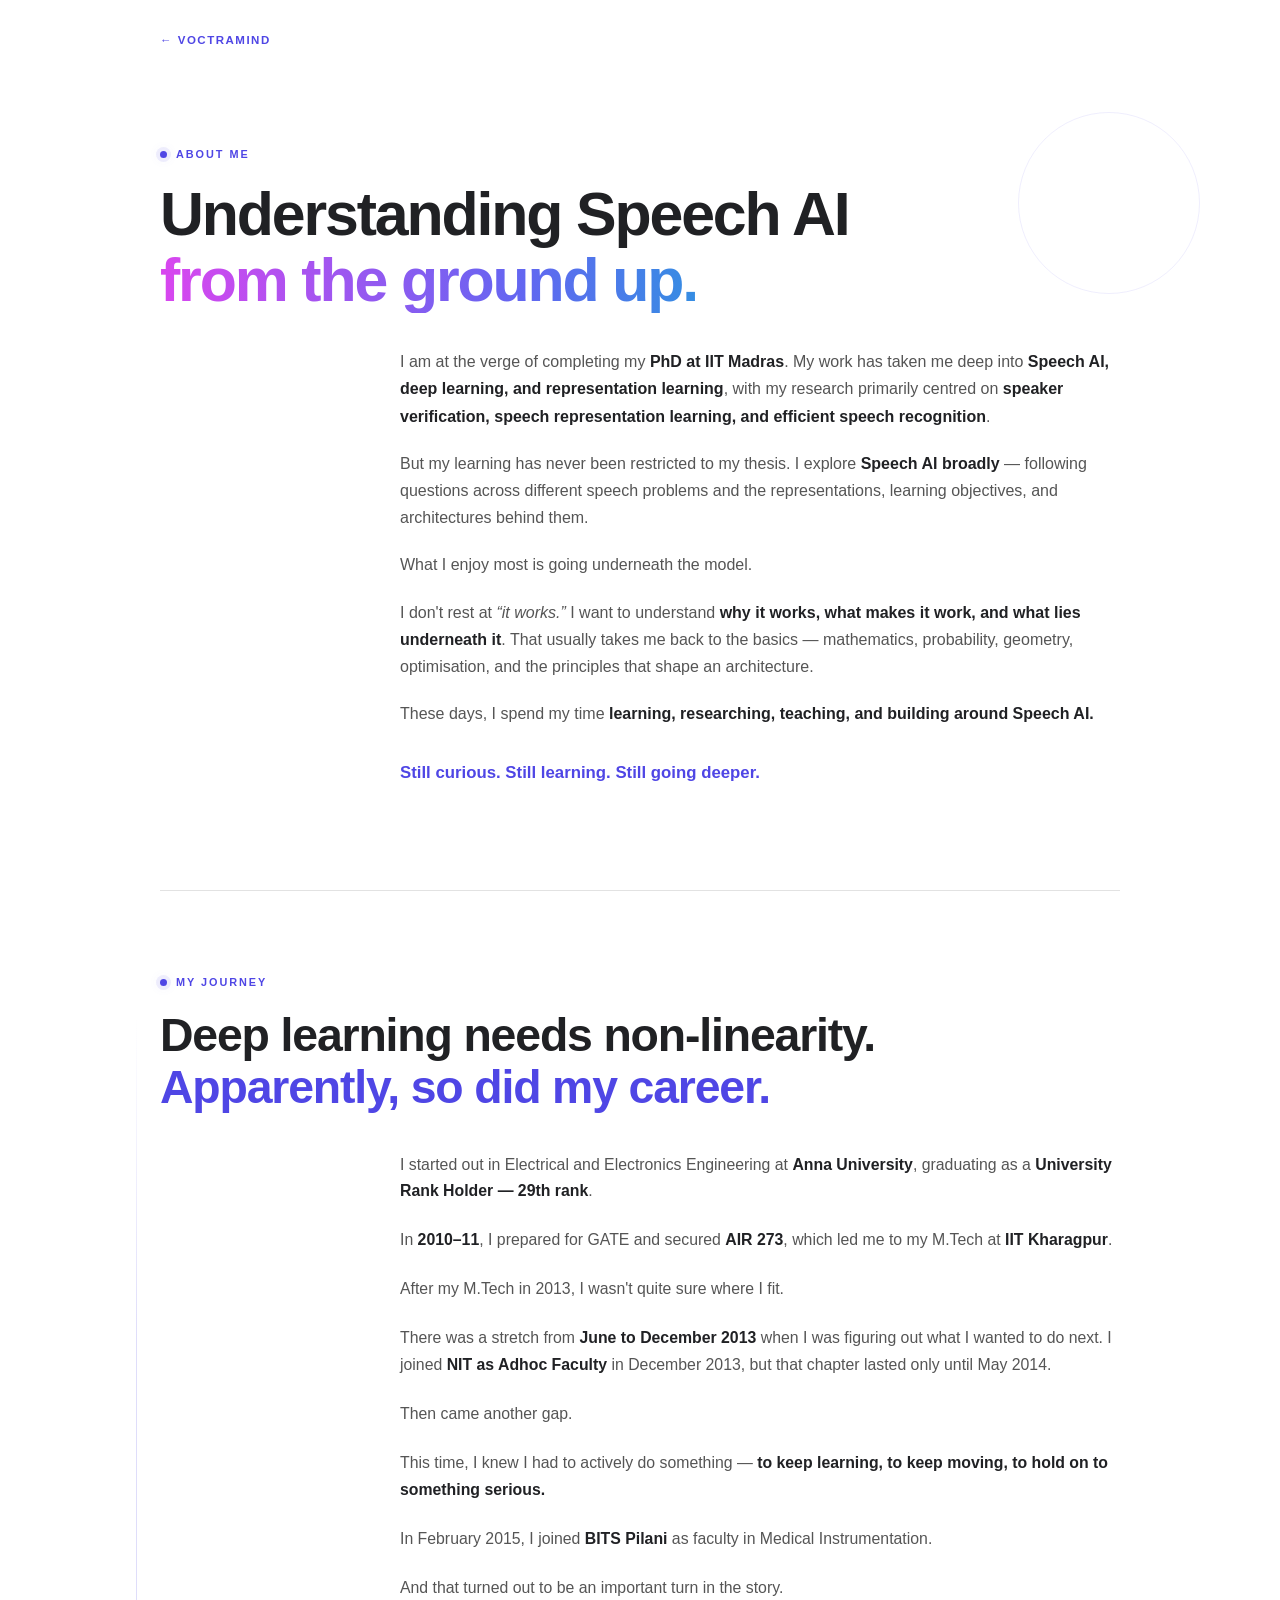
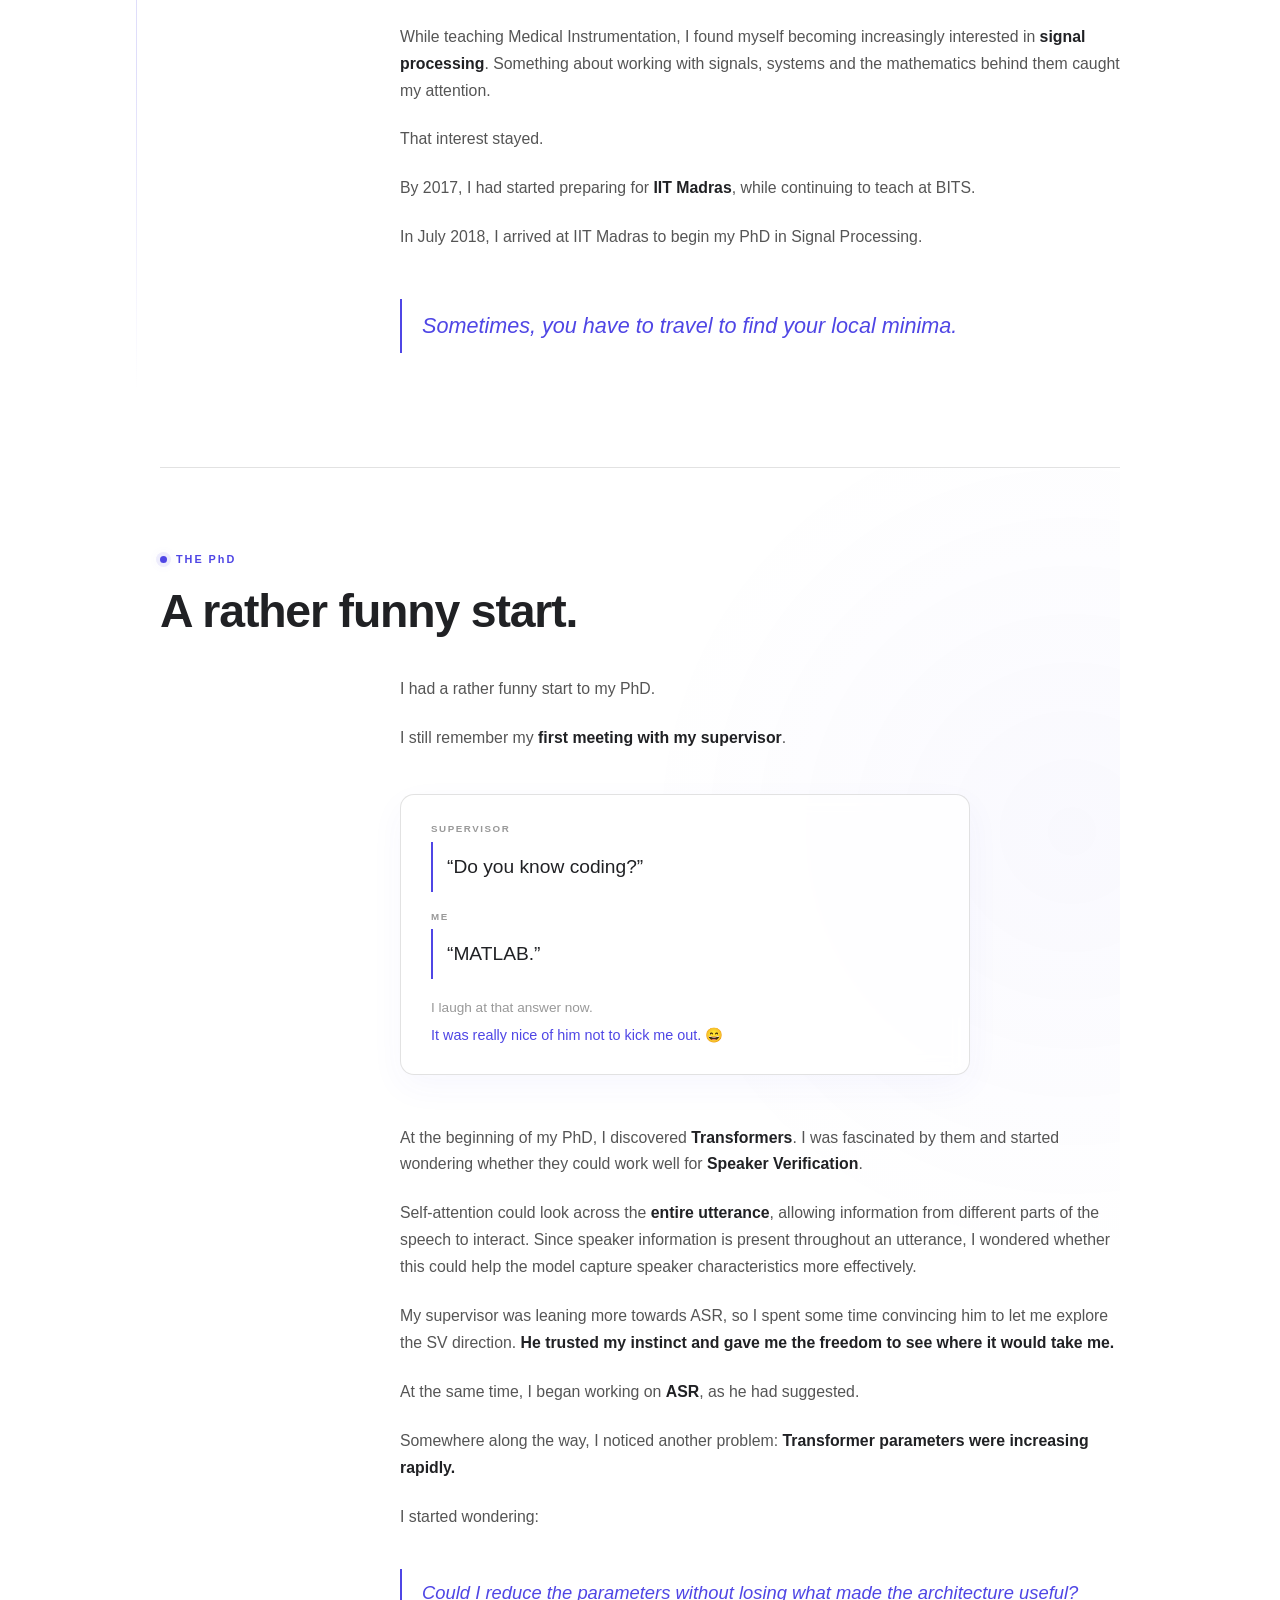
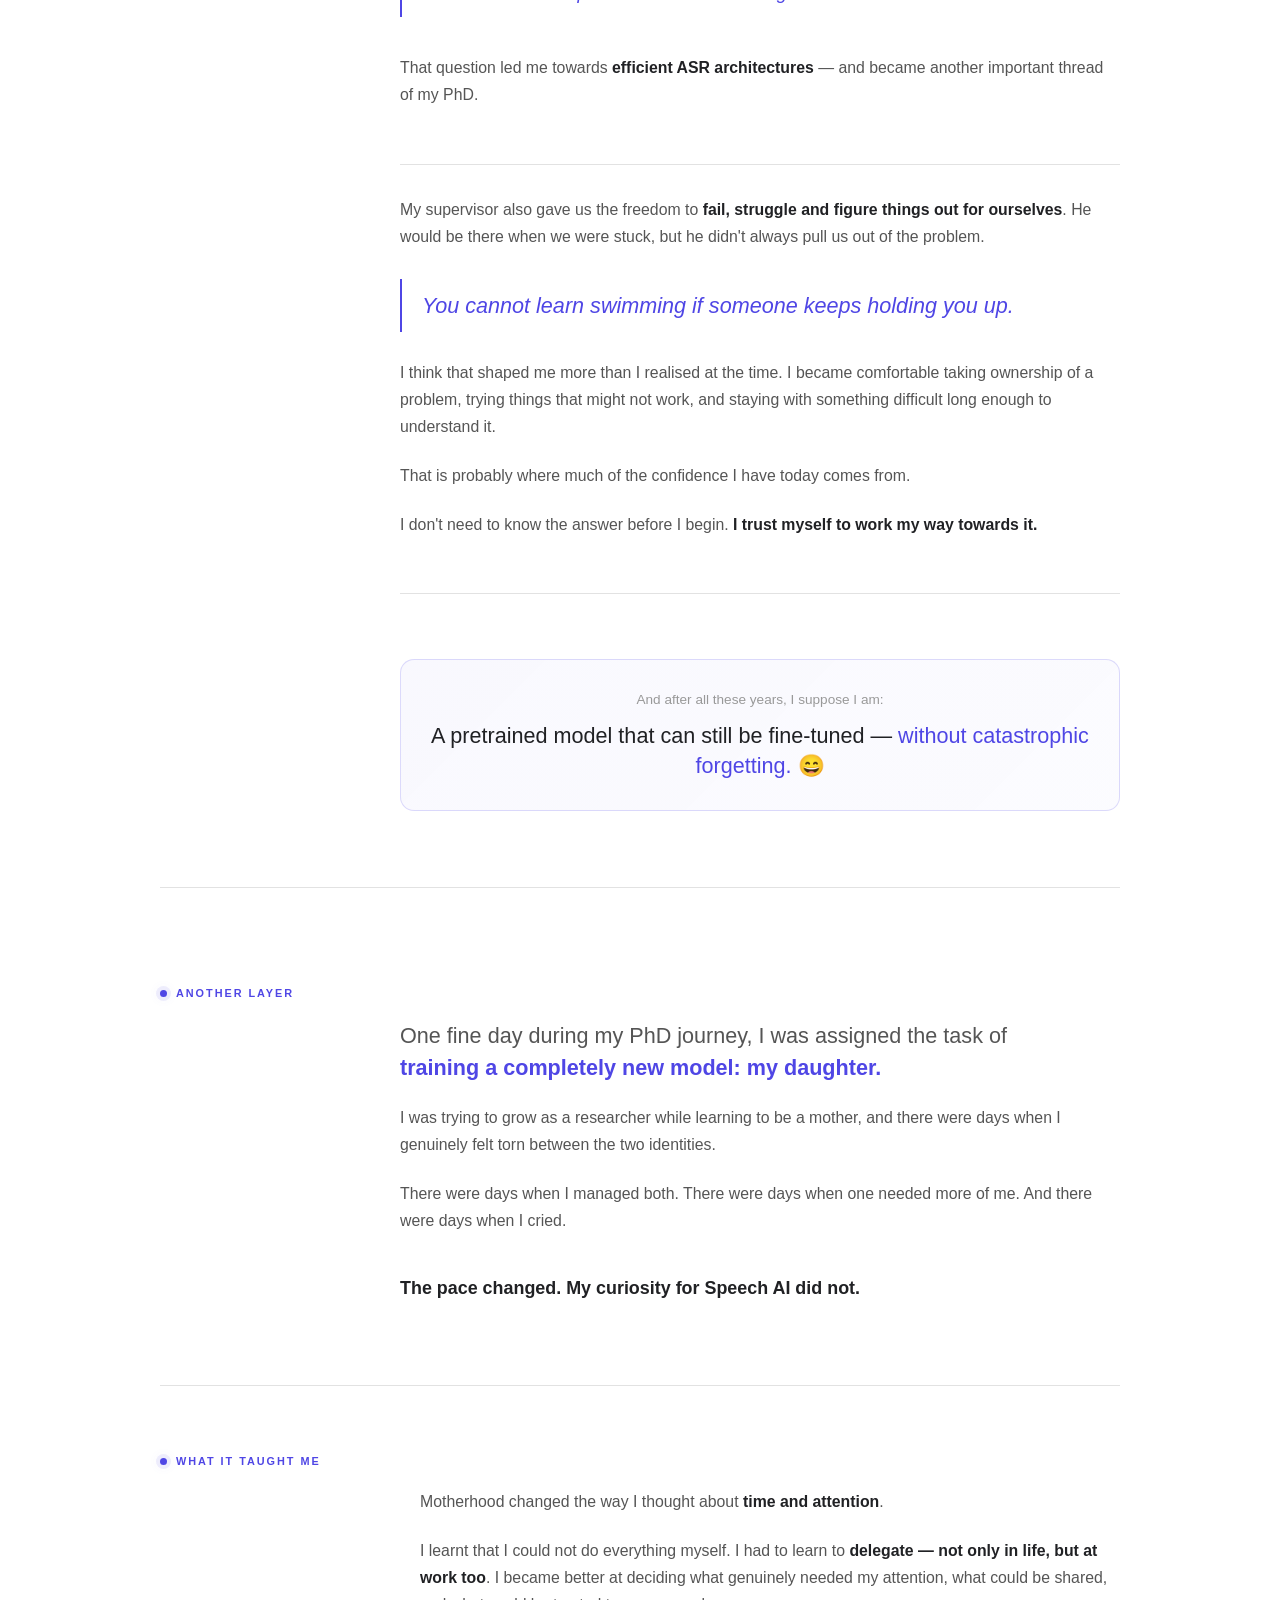
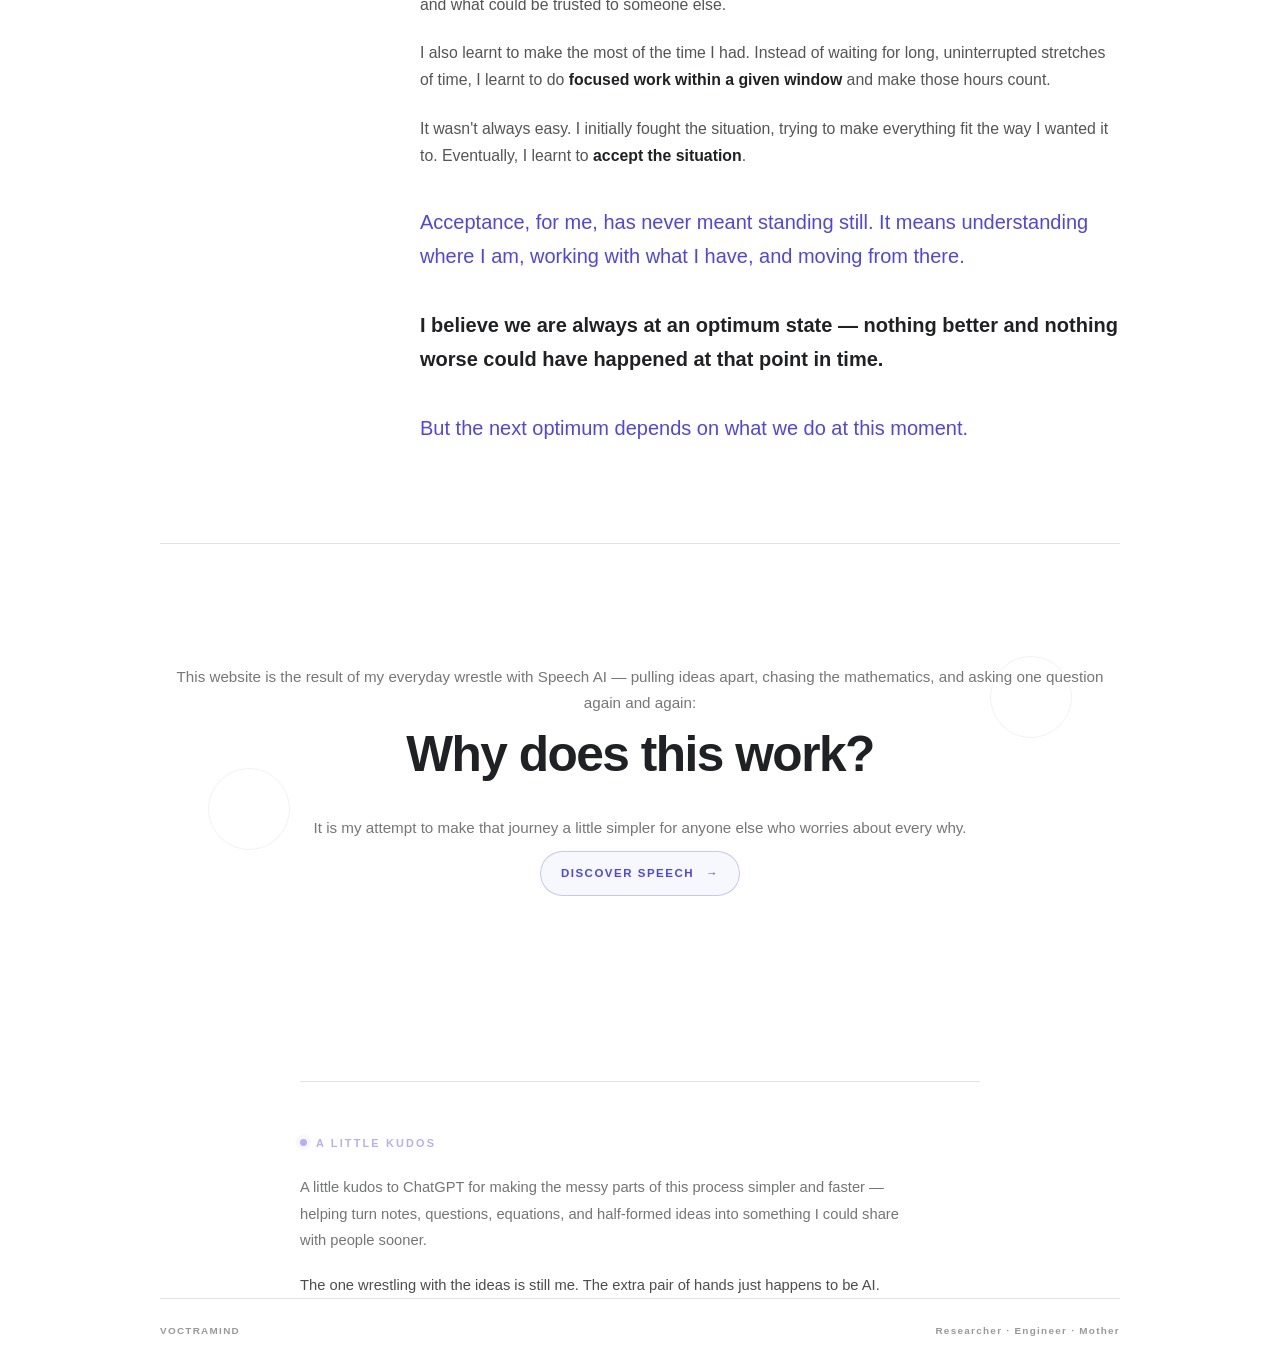
==== about.html @ 8122655f "about me and font styling and constellation" ====
<!DOCTYPE html>
<html lang="en">
<head>
  <meta charset="UTF-8">
  <meta name="viewport" content="width=device-width, initial-scale=1.0">

  <title>About Me — VoctraMind</title>

  <link rel="stylesheet" href="about.css">
</head>

<body>

  <main class="about-page">

    <nav class="about-nav">
      <a href="index.html" class="back-link">← VOCTRAMIND</a>
    </nav>

    <!-- =====================================================
         HERO
    ====================================================== -->

    <section class="about-hero">

      <div class="section-label">ABOUT ME</div>

      <h1>
        Understanding Speech AI
        <span>from the ground up.</span>
      </h1>

      <div class="about-intro">
        <p>
          I am at the verge of completing my <strong>PhD at IIT Madras</strong>.
          My work has taken me deep into <strong>Speech AI, deep learning,
          and representation learning</strong>, with my research primarily
          centred on <strong>speaker verification, speech representation
          learning, and efficient speech recognition</strong>.
        </p>

        <p>
          But my learning has never been restricted to my thesis. I explore
          <strong>Speech AI broadly</strong> — following questions across
          different speech problems and the representations, learning
          objectives, and architectures behind them.
        </p>

        <p>
          What I enjoy most is going underneath the model.
        </p>

        <p>
          I don't rest at <em>“it works.”</em> I want to understand
          <strong>why it works, what makes it work, and what lies underneath it</strong>.
          That usually takes me back to the basics — mathematics, probability,
          geometry, optimisation, and the principles that shape an architecture.
        </p>

        <p>
          These days, I spend my time
          <strong>learning, researching, teaching, and building around Speech AI.</strong>
        </p>

        <p class="closing-line">
          Still curious. Still learning. Still going deeper.
        </p>
      </div>

    </section>


    <!-- =====================================================
         MY JOURNEY
    ====================================================== -->

    <section class="about-section journey-section">

      <div class="section-label">MY JOURNEY</div>

      <h2>
        Deep learning needs non-linearity.
        <span>Apparently, so did my career.</span>
      </h2>

      <div class="story">

        <p>
          I started out in Electrical and Electronics Engineering at
          <strong>Anna University</strong>, graduating as a
          <strong>University Rank Holder — 29th rank</strong>.
        </p>

        <p>
          In <strong>2010–11</strong>, I prepared for GATE and secured
          <strong>AIR 273</strong>, which led me to my M.Tech at
          <strong>IIT Kharagpur</strong>.
        </p>

        <p>
          After my M.Tech in 2013, I wasn't quite sure where I fit.
        </p>

        <p>
          There was a stretch from <strong>June to December 2013</strong>
          when I was figuring out what I wanted to do next. I joined
          <strong>NIT as Adhoc Faculty</strong> in December 2013, but that
          chapter lasted only until May 2014.
        </p>

        <p>
          Then came another gap.
        </p>

        <p>
          This time, I knew I had to actively do something —
          <strong>to keep learning, to keep moving, to hold on to something serious.</strong>
        </p>

        <p>
          In February 2015, I joined <strong>BITS Pilani</strong> as faculty
          in Medical Instrumentation.
        </p>

        <p>
          And that turned out to be an important turn in the story.
        </p>

        <p>
          While teaching Medical Instrumentation, I found myself becoming
          increasingly interested in <strong>signal processing</strong>.
          Something about working with signals, systems and the mathematics
          behind them caught my attention.
        </p>

        <p>
          That interest stayed.
        </p>

        <p>
          By 2017, I had started preparing for <strong>IIT Madras</strong>,
          while continuing to teach at BITS.
        </p>

        <p>
          In July 2018, I arrived at IIT Madras to begin my PhD in
          Signal Processing.
        </p>

        <blockquote>
		Sometimes, you have to travel to find your local minima.
        </blockquote>

      </div>

    </section>


    <!-- =====================================================
         PHD JOURNEY
    ====================================================== -->

    <section class="about-section phd-section">

      <div class="section-label">THE PhD</div>

      <h2>
        A rather funny start.
      </h2>

      <div class="story">

        <p>
          I had a rather funny start to my PhD.
        </p>

        <p>
          I still remember my <strong>first meeting with my supervisor</strong>.
        </p>

        <div class="quote-card">

          <div class="quote-label">SUPERVISOR</div>

          <blockquote>
            “Do you know coding?”
          </blockquote>

          <div class="quote-label">ME</div>

          <blockquote>
            “MATLAB.”
          </blockquote>

          <p class="quote-note">
            I laugh at that answer now.
          </p>

          <p class="quote-joke">
            It was really nice of him not to kick me out. 😄
          </p>

        </div>


        <p>
          At the beginning of my PhD, I discovered <strong>Transformers</strong>.
          I was fascinated by them and started wondering whether they could
          work well for <strong>Speaker Verification</strong>.
        </p>

        <p>
          Self-attention could look across the <strong>entire utterance</strong>,
          allowing information from different parts of the speech to interact.
          Since speaker information is present throughout an utterance, I
          wondered whether this could help the model capture speaker
          characteristics more effectively.
        </p>

        <p>
          My supervisor was leaning more towards ASR, so I spent some time
          convincing him to let me explore the SV direction.
          <strong>He trusted my instinct and gave me the freedom to see where
          it would take me.</strong>
        </p>

        <p>
          At the same time, I began working on <strong>ASR</strong>,
          as he had suggested.
        </p>

        <p>
          Somewhere along the way, I noticed another problem:
          <strong>Transformer parameters were increasing rapidly.</strong>
        </p>

        <p>
          I started wondering:
        </p>

        <blockquote>
          Could I reduce the parameters without losing what made the
          architecture useful?
        </blockquote>

        <p>
          That question led me towards <strong>efficient ASR architectures</strong>
          — and became another important thread of my PhD.
        </p>


        <div class="mentor-note">

          <p>
            My supervisor also gave us the freedom to
            <strong>fail, struggle and figure things out for ourselves</strong>.
            He would be there when we were stuck, but he didn't always pull
            us out of the problem.
          </p>

          <blockquote>
            You cannot learn swimming if someone keeps holding you up.
          </blockquote>

          <p>
            I think that shaped me more than I realised at the time. I became
            comfortable taking ownership of a problem, trying things that
            might not work, and staying with something difficult long enough
            to understand it.
          </p>

          <p>
            That is probably where much of the confidence I have today comes from.
          </p>

          <p>
            I don't need to know the answer before I begin.
            <strong>I trust myself to work my way towards it.</strong>
          </p>

        </div>


        <div class="phd-ending">

          <p>
            And after all these years, I suppose I am:
          </p>

          <div class="model-joke">
            A pretrained model that can still be fine-tuned —
            <span>without catastrophic forgetting.</span> 😄
          </div>

        </div>

      </div>

    </section>


    <!-- =====================================================
         THE NEXT LAYER
    ====================================================== -->

    <section class="about-section next-layer-section">

      <div class="section-label">ANOTHER LAYER</div>

      <div class="story">

        <p class="daughter-line">
          One fine day during my PhD journey, I was assigned the task of
          <strong>training a completely new model: my daughter.</strong>
        </p>

        <p>
          I was trying to grow as a researcher while learning to be a mother,
          and there were days when I genuinely felt torn between the two
          identities.
        </p>

        <p>
          There were days when I managed both. There were days when one needed
          more of me. And there were days when I cried.
        </p>

        <p class="pace-line">
          <strong>The pace changed. My curiosity for Speech AI did not.</strong>
        </p>

      </div>

    </section>


    <!-- =====================================================
         WHAT IT TAUGHT ME
    ====================================================== -->

    <section class="about-section lessons-section">

      <div class="section-label">WHAT IT TAUGHT ME</div>

      <div class="story">

        <p>
          Motherhood changed the way I thought about
          <strong>time and attention</strong>.
        </p>

        <p>
          I learnt that I could not do everything myself. I had to learn to
          <strong>delegate — not only in life, but at work too</strong>.
          I became better at deciding what genuinely needed my attention,
          what could be shared, and what could be trusted to someone else.
        </p>

        <p>
          I also learnt to make the most of the time I had. Instead of waiting
          for long, uninterrupted stretches of time, I learnt to do
          <strong>focused work within a given window</strong> and make those
          hours count.
        </p>

        <p>
          It wasn't always easy. I initially fought the situation, trying to
          make everything fit the way I wanted it to. Eventually, I learnt to
          <strong>accept the situation</strong>.
        </p>

        <p class="acceptance-line">
	  Acceptance, for me, has never meant standing still. It means
  	understanding where I am, working with what I have, and moving from there.
	</p>

<p class="acceptance-line">
  <strong>I believe we are always at an optimum state — nothing better and
  nothing worse could have happened at that point in time.</strong>
</p>

<p class="acceptance-line">
  But the next optimum depends on what we do at this moment.
</p>


      </div>

    </section>


    <!-- =====================================================
         CURIOSITY / TRANSITION
    ====================================================== -->

    <section class="about-end">

      <p>
        This website is the result of my everyday wrestle with Speech AI —
	pulling ideas apart, chasing the mathematics, and asking one question
	again and again:
      </p>

      <h2>
        Why does this work?
      </h2>

      <p>
        It is my attempt to make that journey a little simpler for anyone
	else who worries about every why.
      </p>

      <a href="discover-speech.html" class="discover-button">
        DISCOVER SPEECH
        <span>→</span>
      </a>

    </section>

    <section class="about-kudos">

      <div class="section-label">
        A LITTLE KUDOS
      </div>

      <p>
        A little kudos to ChatGPT for making the messy parts of this
        process simpler and faster — helping turn notes, questions,
        equations, and half-formed ideas into something I could share
        with people sooner.
      </p>

      <p>
        The one wrestling with the ideas is still me.
        The extra pair of hands just happens to be AI.
      </p>

      </section>


    <footer class="about-footer">

      <span>VOCTRAMIND</span>

      <span>
        Researcher · Engineer · Mother
      </span>

    </footer>

  </main>

</body>
</html>
---- about.css ----
/* =========================================================
   VOCTRAMIND — ABOUT
   Soft technical / research notebook aesthetic
   Indigo edition
   ========================================================= */

:root {
  --bg: #FFFFFF;
  --text: #202124;
  --muted: #777;
  --soft: #999;

  --indigo: #4F46E5;
  --indigo-light: #6366F1;

  --indigo-soft: rgba(79, 70, 229, 0.07);
  --indigo-line: rgba(79, 70, 229, 0.18);

  --border: rgba(32, 33, 36, 0.13);
  --white: rgba(255, 255, 255, 0.72);
}


/* =========================================================
   BASE
   ========================================================= */

* {
  box-sizing: border-box;
}

html {
  scroll-behavior: smooth;
}

body {
  margin: 0;

  background: var(--bg);

  color: #202124;

  font-family: Arial, "Helvetica Neue", Helvetica, sans-serif;

  font-size: 16px;
  line-height: 1.7;
}

a {
  color: inherit;
  text-decoration: none;
}

.about-page {
  width: min(960px, calc(100% - 44px));
  margin: 0 auto;
}


/* =========================================================
   NAV
   ========================================================= */

.about-nav {
  padding: 25px 0;
}

.back-link {
  display: inline-flex;
  align-items: center;
  gap: 8px;

  color: var(--indigo);

  font-size: 0.72rem;
  font-weight: 700;
  letter-spacing: 0.13em;

  transition:
    transform 0.2s ease,
    opacity 0.2s ease;
}

.back-link:hover {
  transform: translateX(-3px);
  opacity: 0.75;
}


/* =========================================================
   SECTION LABEL
   ========================================================= */

.section-label {
  display: inline-flex;
  align-items: center;
  gap: 9px;

  margin-bottom: 18px;

  color: var(--indigo);

  font-size: 0.68rem;
  font-weight: 750;
  letter-spacing: 0.18em;
}

.section-label::before {
  content: "";

  width: 7px;
  height: 7px;

  border-radius: 50%;

  background: var(--indigo);

  box-shadow:
    0 0 0 4px rgba(79, 70, 229, 0.08),
    0 0 12px rgba(91, 91, 214, 0.18);
}


/* =========================================================
   HERO / CURRENT ME
   ========================================================= */

.about-hero {
  position: relative;

  padding: 62px 0 82px;
}

.about-hero::after {
  content: "";

  position: absolute;

  width: 180px;
  height: 180px;

  right: -80px;
  top: 35px;

  border: 1px solid rgba(79, 70, 229, 0.09);

  border-radius: 50%;

  pointer-events: none;
}

.about-hero h1 {
  max-width: 720px;

  margin: 0 0 35px;

  font-size: clamp(2.25rem, 5vw, 3.8rem);
  line-height: 1.08;

  letter-spacing: -0.035em;

  font-weight: 650;
}

.about-hero h1 span {
  display: block;

  background: linear-gradient(90deg, #D946EF 0%, #6366F1 50%, #06B6D4 100%);
  -webkit-background-clip: text;
  -webkit-text-fill-color: transparent;
  background-clip: text;
  color: transparent;
}

.about-intro {
  max-width: 720px;
  margin-left: auto;
}

.about-intro p {
  margin: 0 0 20px;

  color: #555;

  font-size: 1rem;
}

.about-intro strong {
  color: #202124;
  font-weight: 650;
}

.closing-line {
  margin-top: 32px !important;

  color: #4F46E5 !important;

  font-size: 1.05rem !important;
  font-weight: 650;
}


/* =========================================================
   GENERAL SECTIONS
   ========================================================= */

.about-section {
  position: relative;

  padding: 76px 0;

  border-top: 1px solid var(--border);
}

.about-section h2 {
  max-width: 760px;

  margin: 0 0 38px;

  font-size: clamp(1.9rem, 4vw, 2.9rem);
  line-height: 1.12;

  letter-spacing: -0.025em;

  font-weight: 630;
}

.about-section h2 span {
  color: var(--indigo);
}

.story {
  max-width: 720px;
  margin-left: auto;
}

.story p {
  margin: 0 0 22px;

  color: #555;

  font-size: 0.99rem;
}

.story strong {
  color: #202124;
  font-weight: 650;
}


/* =========================================================
   QUOTES
   ========================================================= */

blockquote {
  margin: 38px 0;

  padding: 10px 0 10px 20px;

  border-left: 2px solid var(--indigo);

  color: var(--indigo);

  font-size: 1.15rem;
  line-height: 1.55;

  font-style: italic;
}


/* =========================================================
   JOURNEY
   ========================================================= */

.journey-section {
  position: relative;
}

.journey-section::before {
  content: "";

  position: absolute;

  left: -24px;
  top: 125px;
  bottom: 75px;

  width: 1px;

  background:
    linear-gradient(
      to bottom,
      transparent,
      var(--indigo-line),
      var(--indigo-line),
      transparent
    );
}

.journey-section blockquote {
  margin-top: 48px;

  font-size: 1.35rem;
}


/* =========================================================
   PHD
   ========================================================= */

.phd-section {
  background:
    radial-gradient(
      circle at 95% 18%,
      rgba(79, 70, 229, 0.035),
      transparent 23%
    );
}


/* =========================================================
   SUPERVISOR CARD
   ========================================================= */

.quote-card {
  max-width: 570px;

  margin: 42px 0 50px;

  padding: 26px 30px;

  background: var(--white);

  border: 1px solid var(--border);

  border-radius: 14px;

  box-shadow:
    0 12px 35px rgba(79, 70, 229, 0.045);

  backdrop-filter: blur(8px);
}

.quote-label {
  margin-bottom: 3px;

  color: var(--soft);

  font-size: 0.61rem;
  font-weight: 750;
  letter-spacing: 0.16em;
}

.quote-card blockquote {
  margin: 4px 0 17px;

  padding-left: 14px;

  font-size: 1.2rem;

  font-style: normal;

  color: #202124;
}

.quote-note {
  margin-bottom: 4px !important;

  color: var(--soft) !important;

  font-size: 0.85rem !important;
}

.quote-joke {
  margin: 0 !important;

  color: #4F46E5 !important;

  font-size: 0.9rem !important;
}


/* =========================================================
   MENTOR / RESEARCH FREEDOM
   ========================================================= */

.mentor-note {
  margin-top: 55px;
  padding: 32px 0;

  border-top: 1px solid var(--border);
  border-bottom: 1px solid var(--border);
}

.mentor-note blockquote {
  margin: 28px 0;

  font-size: 1.35rem;

  color: var(--indigo);
}


/* =========================================================
   PRETRAINED MODEL
   ========================================================= */

.phd-ending {
  margin-top: 65px;

  padding: 28px;

  text-align: center;

  border: 1px solid var(--indigo-line);

  border-radius: 14px;

  background:
    linear-gradient(
      135deg,
      rgba(79, 70, 229, 0.035),
      rgba(99, 102, 241, 0.025)
    );
}

.phd-ending p {
  margin-bottom: 10px;

  color: var(--soft);

  font-size: 0.85rem;
}

.model-joke {
  font-size: 1.35rem;
  line-height: 1.4;

  color: #202124;
}

.model-joke span {
  color: var(--indigo);
}


/* =========================================================
   ANOTHER LAYER
   ========================================================= */

.next-layer-section {
  padding-top: 90px;
  padding-bottom: 60px;
}

.daughter-line {
  max-width: 650px;

  font-size: 1.35rem !important;
  line-height: 1.45 !important;
}

.daughter-line strong {
  color: var(--indigo);
}

.pace-line {
  margin-top: 38px !important;

  color: #4F46E5 !important;

  font-size: 1.12rem !important;
}


/* =========================================================
   WHAT IT TAUGHT ME
   ========================================================= */

.lessons-section {
  padding-top: 60px;
}

.lessons-section .story {
  max-width: 700px;
}

.acceptance-line {
  margin-top: 35px !important;

  color: #4F46E5 !important;

  font-size: 1.25rem !important;
}


/* =========================================================
   FINAL TRANSITION
   ========================================================= */

.about-end {
  position: relative;

  padding: 105px 0 95px;

  text-align: center;

  border-top: 1px solid var(--border);
}

.about-end::before,
.about-end::after {
  content: "";

  position: absolute;

  width: 80px;
  height: 80px;

  border: 1px solid rgba(79, 70, 229, 0.08);

  border-radius: 50%;
}

.about-end::before {
  left: 5%;
  top: 50%;
}

.about-end::after {
  right: 5%;
  top: 25%;
}

.about-end p {
  margin-bottom: 10px;

  color: var(--muted);

  font-size: 0.95rem;
}

.about-end h2 {
  margin: 0 auto 32px;

  font-size: clamp(1.9rem, 4vw, 3.1rem);
  line-height: 1.15;

  letter-spacing: -0.03em;

  font-weight: 620;

  color: #202124;
}


/* =========================================================
   DISCOVER BUTTON
   ========================================================= */

.discover-button {
  display: inline-flex;
  align-items: center;
  gap: 12px;

  padding: 12px 20px;

  border: 1px solid rgba(91, 91, 214, 0.30);

  border-radius: 999px;

  background: rgba(79, 70, 229, 0.045);

  color: var(--indigo);

  font-size: 0.72rem;
  font-weight: 750;
  letter-spacing: 0.13em;

  transition:
    background 0.22s ease,
    border-color 0.22s ease,
    transform 0.22s ease,
    box-shadow 0.22s ease;
}

.discover-button span {
  transition: transform 0.22s ease;
}

.discover-button:hover {
  background: rgba(79, 70, 229, 0.09);

  border-color: rgba(79, 70, 229, 0.50);

  transform: translateY(-2px);

  box-shadow:
    0 8px 24px rgba(79, 70, 229, 0.10);
}

.discover-button:hover span {
  transform: translateX(4px);
}


/* =========================================================
   FOOTER
   ========================================================= */

.about-footer {
  display: flex;
  justify-content: space-between;
  align-items: center;

  padding: 24px 0;

  border-top: 1px solid var(--border);

  color: var(--soft);

  font-size: 0.62rem;
  font-weight: 650;
  letter-spacing: 0.13em;
}

/* =========================================================
   KUDOS
   ========================================================= */

.about-kudos {
  max-width: 680px;

  margin: 90px auto 0;

  padding-top: 45px;

  border-top: 1px solid rgba(29, 29, 27, 0.12);
}

.about-kudos .section-label {
  margin-bottom: 22px;

  font-size: 0.68rem;

  letter-spacing: 0.2em;

  opacity: 0.42;
}

.about-kudos p {
  max-width: 620px;

  margin: 0 0 18px;

  font-size: 0.92rem;

  line-height: 1.8;

  opacity: 0.62;
}

.about-kudos p:last-child {
  margin-bottom: 0;

  opacity: 0.8;
}


/* =========================================================
   MOBILE
   ========================================================= */

@media (max-width: 760px) {

  .about-page {
    width: calc(100% - 30px);
  }

  .about-hero {
    padding: 48px 0 65px;
  }

  .about-hero h1 {
    font-size: 2.25rem;
  }

  .about-intro {
    margin-left: 0;
  }

  .about-section {
    padding: 62px 0;
  }

  .about-section h2 {
    font-size: 2rem;
  }

  .story {
    margin-left: 0;
  }

  .journey-section::before {
    display: none;
  }

  .quote-card {
    padding: 22px 23px;
  }

  .daughter-line {
    font-size: 1.2rem !important;
  }

  .about-end {
    padding: 80px 0;
  }

  .about-end::before,
  .about-end::after {
    display: none;
  }

  .about-footer {
    flex-direction: column;
    align-items: flex-start;
    gap: 8px;
  }
  .about-kudos {
  margin-top: 65px;
  padding-top: 32px;
  }

  .about-kudos p {
  font-size: 0.88rem;
  line-height: 1.75;
  }
}
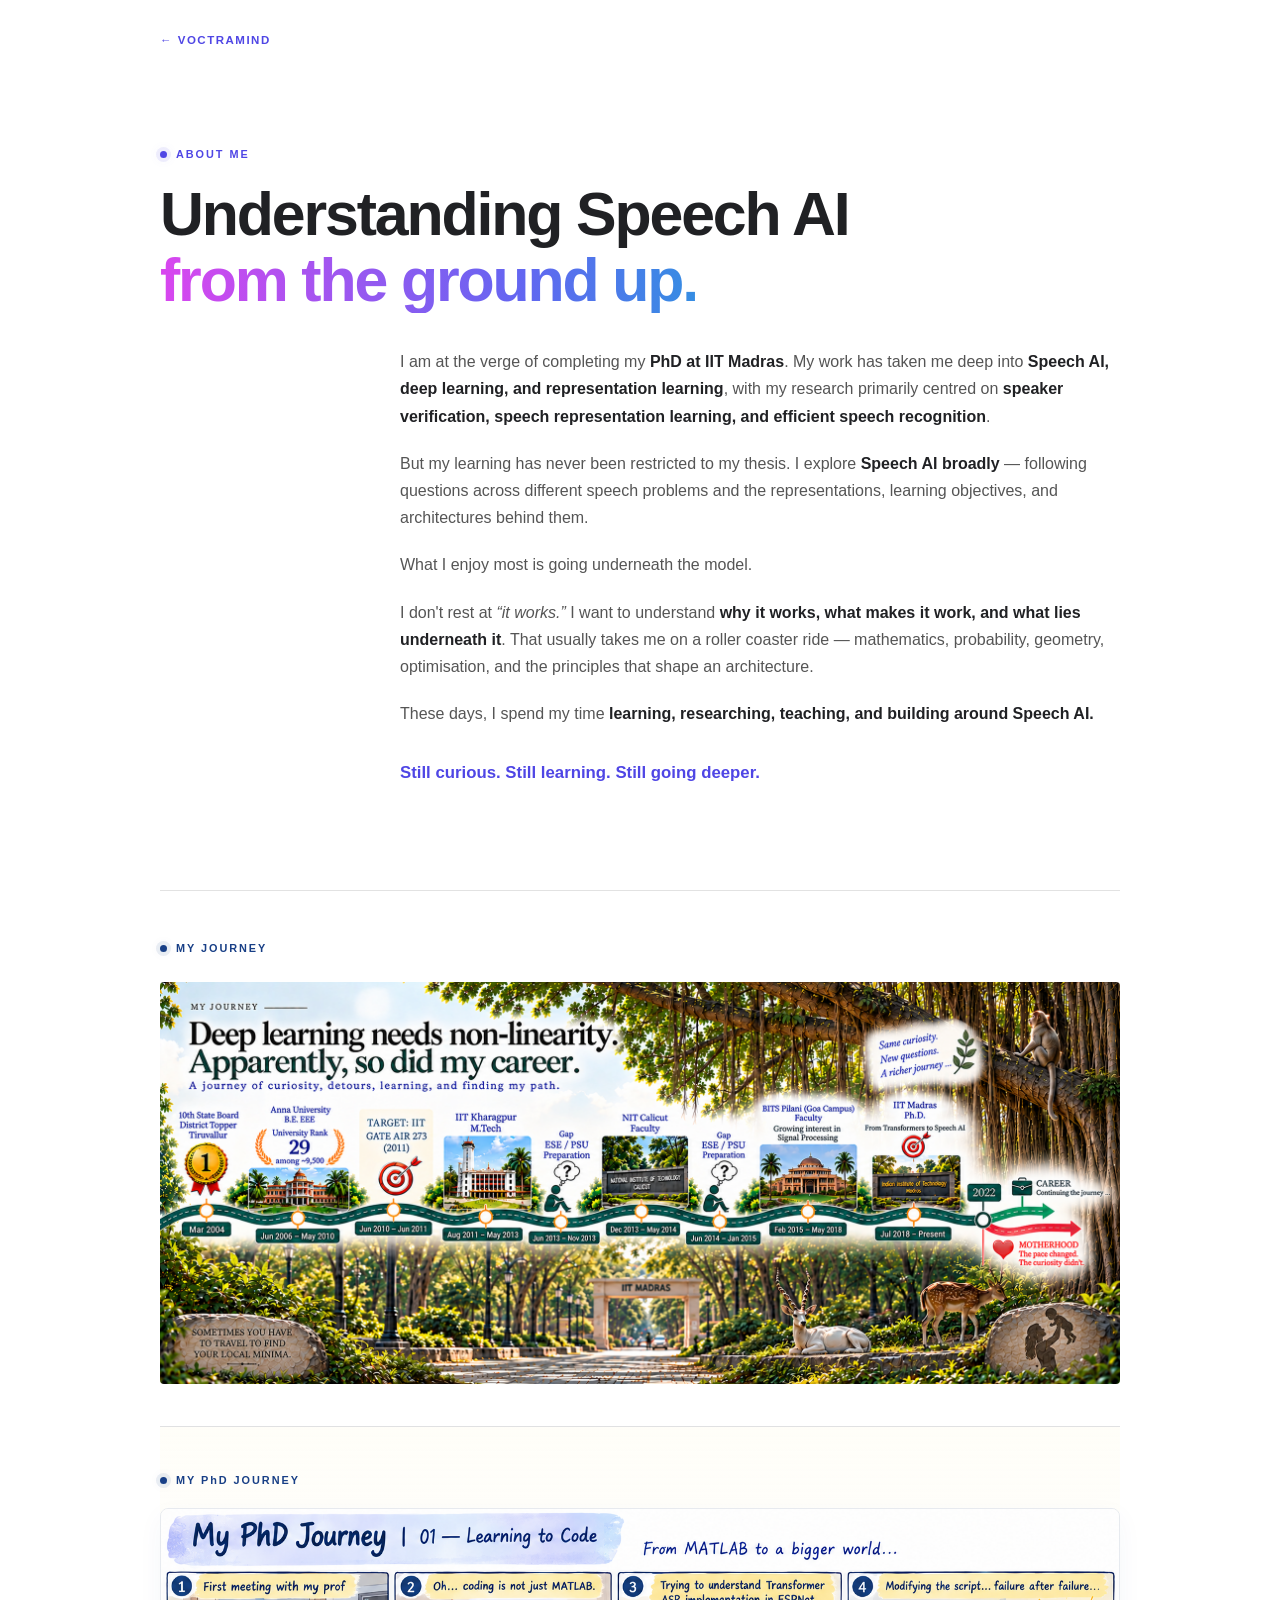
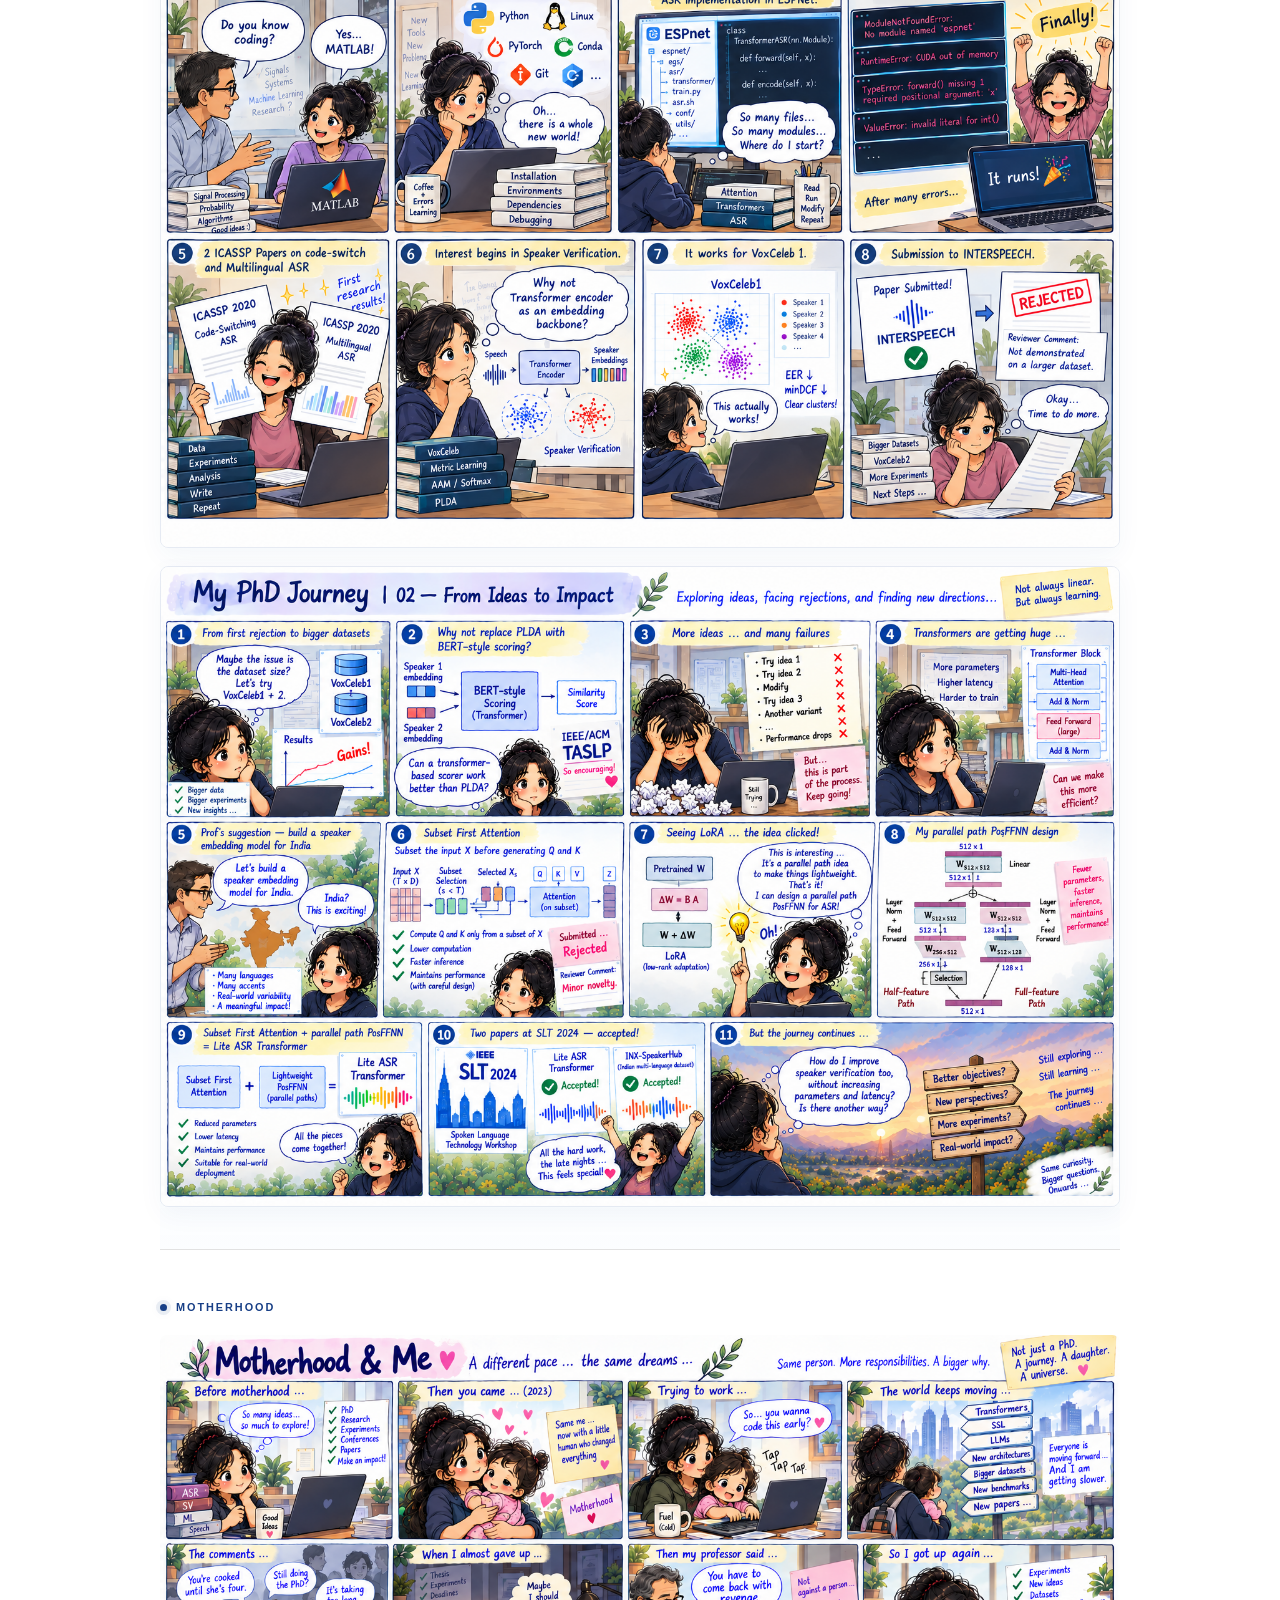
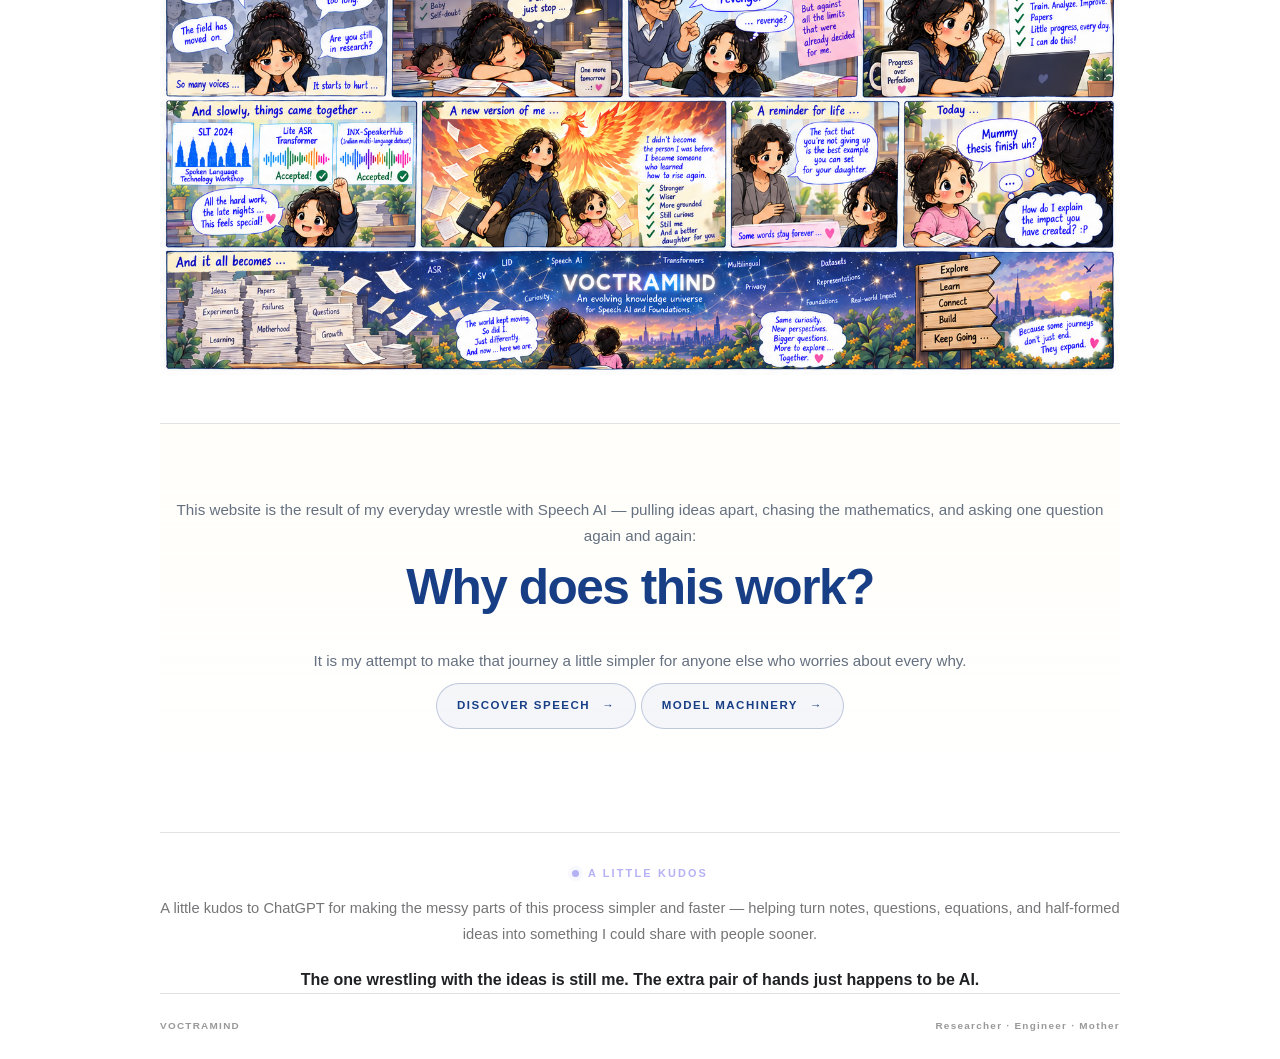
==== commit ab73e11c: "comics_started" ====
--- a/about.html
+++ b/about.html
@@ -53,7 +53,7 @@
         <p>
           I don't rest at <em>“it works.”</em> I want to understand
           <strong>why it works, what makes it work, and what lies underneath it</strong>.
-          That usually takes me back to the basics — mathematics, probability,
+          That usually takes me on a roller coaster ride — mathematics, probability,
           geometry, optimisation, and the principles that shape an architecture.
         </p>
 
@@ -74,316 +74,64 @@
          MY JOURNEY
     ====================================================== -->
 
-    <section class="about-section journey-section">
+    <section class="about-section journey-visual-section" aria-label="My academic and career journey">
 
       <div class="section-label">MY JOURNEY</div>
 
-      <h2>
-        Deep learning needs non-linearity.
-        <span>Apparently, so did my career.</span>
-      </h2>
-
-      <div class="story">
-
-        <p>
-          I started out in Electrical and Electronics Engineering at
-          <strong>Anna University</strong>, graduating as a
-          <strong>University Rank Holder — 29th rank</strong>.
-        </p>
-
-        <p>
-          In <strong>2010–11</strong>, I prepared for GATE and secured
-          <strong>AIR 273</strong>, which led me to my M.Tech at
-          <strong>IIT Kharagpur</strong>.
-        </p>
-
-        <p>
-          After my M.Tech in 2013, I wasn't quite sure where I fit.
-        </p>
-
-        <p>
-          There was a stretch from <strong>June to December 2013</strong>
-          when I was figuring out what I wanted to do next. I joined
-          <strong>NIT as Adhoc Faculty</strong> in December 2013, but that
-          chapter lasted only until May 2014.
-        </p>
-
-        <p>
-          Then came another gap.
-        </p>
-
-        <p>
-          This time, I knew I had to actively do something —
-          <strong>to keep learning, to keep moving, to hold on to something serious.</strong>
-        </p>
-
-        <p>
-          In February 2015, I joined <strong>BITS Pilani</strong> as faculty
-          in Medical Instrumentation.
-        </p>
-
-        <p>
-          And that turned out to be an important turn in the story.
-        </p>
-
-        <p>
-          While teaching Medical Instrumentation, I found myself becoming
-          increasingly interested in <strong>signal processing</strong>.
-          Something about working with signals, systems and the mathematics
-          behind them caught my attention.
-        </p>
-
-        <p>
-          That interest stayed.
-        </p>
-
-        <p>
-          By 2017, I had started preparing for <strong>IIT Madras</strong>,
-          while continuing to teach at BITS.
-        </p>
-
-        <p>
-          In July 2018, I arrived at IIT Madras to begin my PhD in
-          Signal Processing.
-        </p>
-
-        <blockquote>
-		Sometimes, you have to travel to find your local minima.
-        </blockquote>
-
-      </div>
-
-    </section>
-
-
-    <!-- =====================================================
-         PHD JOURNEY
-    ====================================================== -->
-
-    <section class="about-section phd-section">
-
-      <div class="section-label">THE PhD</div>
-
-      <h2>
-        A rather funny start.
-      </h2>
-
-      <div class="story">
-
-        <p>
-          I had a rather funny start to my PhD.
-        </p>
-
-        <p>
-          I still remember my <strong>first meeting with my supervisor</strong>.
-        </p>
-
-        <div class="quote-card">
-
-          <div class="quote-label">SUPERVISOR</div>
-
-          <blockquote>
-            “Do you know coding?”
-          </blockquote>
-
-          <div class="quote-label">ME</div>
-
-          <blockquote>
-            “MATLAB.”
-          </blockquote>
-
-          <p class="quote-note">
-            I laugh at that answer now.
-          </p>
-
-          <p class="quote-joke">
-            It was really nice of him not to kick me out. 😄
-          </p>
-
-        </div>
-
-
-        <p>
-          At the beginning of my PhD, I discovered <strong>Transformers</strong>.
-          I was fascinated by them and started wondering whether they could
-          work well for <strong>Speaker Verification</strong>.
-        </p>
-
-        <p>
-          Self-attention could look across the <strong>entire utterance</strong>,
-          allowing information from different parts of the speech to interact.
-          Since speaker information is present throughout an utterance, I
-          wondered whether this could help the model capture speaker
-          characteristics more effectively.
-        </p>
-
-        <p>
-          My supervisor was leaning more towards ASR, so I spent some time
-          convincing him to let me explore the SV direction.
-          <strong>He trusted my instinct and gave me the freedom to see where
-          it would take me.</strong>
-        </p>
-
-        <p>
-          At the same time, I began working on <strong>ASR</strong>,
-          as he had suggested.
-        </p>
-
-        <p>
-          Somewhere along the way, I noticed another problem:
-          <strong>Transformer parameters were increasing rapidly.</strong>
-        </p>
-
-        <p>
-          I started wondering:
-        </p>
-
-        <blockquote>
-          Could I reduce the parameters without losing what made the
-          architecture useful?
-        </blockquote>
-
-        <p>
-          That question led me towards <strong>efficient ASR architectures</strong>
-          — and became another important thread of my PhD.
-        </p>
-
-
-        <div class="mentor-note">
-
-          <p>
-            My supervisor also gave us the freedom to
-            <strong>fail, struggle and figure things out for ourselves</strong>.
-            He would be there when we were stuck, but he didn't always pull
-            us out of the problem.
-          </p>
-
-          <blockquote>
-            You cannot learn swimming if someone keeps holding you up.
-          </blockquote>
-
-          <p>
-            I think that shaped me more than I realised at the time. I became
-            comfortable taking ownership of a problem, trying things that
-            might not work, and staying with something difficult long enough
-            to understand it.
-          </p>
-
-          <p>
-            That is probably where much of the confidence I have today comes from.
-          </p>
-
-          <p>
-            I don't need to know the answer before I begin.
-            <strong>I trust myself to work my way towards it.</strong>
-          </p>
-
-        </div>
-
-
-        <div class="phd-ending">
-
-          <p>
-            And after all these years, I suppose I am:
-          </p>
-
-          <div class="model-joke">
-            A pretrained model that can still be fine-tuned —
-            <span>without catastrophic forgetting.</span> 😄
-          </div>
-
-        </div>
-
-      </div>
-
-    </section>
-
-
-    <!-- =====================================================
-         THE NEXT LAYER
-    ====================================================== -->
-
-    <section class="about-section next-layer-section">
-
-      <div class="section-label">ANOTHER LAYER</div>
-
-      <div class="story">
-
-        <p class="daughter-line">
-          One fine day during my PhD journey, I was assigned the task of
-          <strong>training a completely new model: my daughter.</strong>
-        </p>
-
-        <p>
-          I was trying to grow as a researcher while learning to be a mother,
-          and there were days when I genuinely felt torn between the two
-          identities.
-        </p>
-
-        <p>
-          There were days when I managed both. There were days when one needed
-          more of me. And there were days when I cried.
-        </p>
-
-        <p class="pace-line">
-          <strong>The pace changed. My curiosity for Speech AI did not.</strong>
-        </p>
-
-      </div>
-
-    </section>
-
-
-    <!-- =====================================================
-         WHAT IT TAUGHT ME
-    ====================================================== -->
-
-    <section class="about-section lessons-section">
-
-      <div class="section-label">WHAT IT TAUGHT ME</div>
-
-      <div class="story">
-
-        <p>
-          Motherhood changed the way I thought about
-          <strong>time and attention</strong>.
-        </p>
-
-        <p>
-          I learnt that I could not do everything myself. I had to learn to
-          <strong>delegate — not only in life, but at work too</strong>.
-          I became better at deciding what genuinely needed my attention,
-          what could be shared, and what could be trusted to someone else.
-        </p>
-
-        <p>
-          I also learnt to make the most of the time I had. Instead of waiting
-          for long, uninterrupted stretches of time, I learnt to do
-          <strong>focused work within a given window</strong> and make those
-          hours count.
-        </p>
-
-        <p>
-          It wasn't always easy. I initially fought the situation, trying to
-          make everything fit the way I wanted it to. Eventually, I learnt to
-          <strong>accept the situation</strong>.
-        </p>
-
-        <p class="acceptance-line">
-	  Acceptance, for me, has never meant standing still. It means
-  	understanding where I am, working with what I have, and moving from there.
-	</p>
-
-<p class="acceptance-line">
-  <strong>I believe we are always at an optimum state — nothing better and
-  nothing worse could have happened at that point in time.</strong>
-</p>
-
-<p class="acceptance-line">
-  But the next optimum depends on what we do at this moment.
-</p>
-
-
+      <div class="journey-figure">
+        <img
+          src="my_journey.png"
+          alt="Visual timeline of my academic and career journey from 2004 through my IIT Madras PhD, with a parallel motherhood path beginning in 2022."
+          loading="lazy"
+        >
+      </div>
+
+    </section>
+
+
+    <!-- =====================================================
+         MY PhD JOURNEY
+    ====================================================== -->
+
+    <section class="about-section phd-comics-section" aria-label="My PhD Journey">
+
+      <div class="section-label">MY PhD JOURNEY</div>
+
+      <div class="phd-comics">
+        <figure class="phd-comic">
+          <img
+            src="images/about/phd-journey-01.png"
+            alt="My PhD Journey — 01, Learning to Code"
+            loading="lazy"
+          >
+        </figure>
+
+        <figure class="phd-comic">
+          <img
+            src="images/about/phd-journey-02.png"
+            alt="My PhD Journey — 02, From Ideas to Impact"
+            loading="lazy"
+          >
+        </figure>
+      </div>
+
+    </section>
+
+
+    <!-- =====================================================
+         MOTHERHOOD
+    ====================================================== -->
+
+    <section class="about-section motherhood-section" aria-label="Motherhood">
+
+      <div class="section-label">MOTHERHOOD</div>
+
+      <div class="motherhood-figure">
+        <img
+          src="motherhood_comic.png"
+          alt="Motherhood and PhD journey comic"
+          loading="lazy"
+        >
       </div>
 
     </section>
@@ -415,6 +163,12 @@
         <span>→</span>
       </a>
 
+<a href="mechanics.html" class="discover-button">
+        MODEL MACHINERY
+        <span>→</span>
+      </a>
+
+
     </section>
 
     <section class="about-kudos">
@@ -424,16 +178,15 @@
       </div>
 
       <p>
-        A little kudos to ChatGPT for making the messy parts of this
-        process simpler and faster — helping turn notes, questions,
+        A little kudos to ChatGPT for making the messy parts of this process simpler and faster — helping turn notes, questions,
         equations, and half-formed ideas into something I could share
         with people sooner.
       </p>
 
-      <p>
+      <strong>
         The one wrestling with the ideas is still me.
         The extra pair of hands just happens to be AI.
-      </p>
+      </strong>
 
       </section>
 
--- a/about.css
+++ b/about.css
@@ -36,7 +36,7 @@
 body {
   margin: 0;
 
-  background: var(--bg);
+  background: #FFFFFF;
 
   color: #202124;
 
@@ -131,23 +131,6 @@
   padding: 62px 0 82px;
 }
 
-.about-hero::after {
-  content: "";
-
-  position: absolute;
-
-  width: 180px;
-  height: 180px;
-
-  right: -80px;
-  top: 35px;
-
-  border: 1px solid rgba(79, 70, 229, 0.09);
-
-  border-radius: 50%;
-
-  pointer-events: none;
-}
 
 .about-hero h1 {
   max-width: 720px;
@@ -508,19 +491,6 @@
   border-top: 1px solid var(--border);
 }
 
-.about-end::before,
-.about-end::after {
-  content: "";
-
-  position: absolute;
-
-  width: 80px;
-  height: 80px;
-
-  border: 1px solid rgba(79, 70, 229, 0.08);
-
-  border-radius: 50%;
-}
 
 .about-end::before {
   left: 5%;
@@ -629,17 +599,19 @@
    ========================================================= */
 
 .about-kudos {
-  max-width: 680px;
-
-  margin: 90px auto 0;
-
-  padding-top: 45px;
+  max-width: 960px;
+
+  margin: 45px auto 0;
+
+  padding-top: 25px;
 
   border-top: 1px solid rgba(29, 29, 27, 0.12);
+
+  text-align: center;
 }
 
 .about-kudos .section-label {
-  margin-bottom: 22px;
+  margin-bottom: 12px;
 
   font-size: 0.68rem;
 
@@ -649,7 +621,7 @@
 }
 
 .about-kudos p {
-  max-width: 620px;
+  max-width: 960px;
 
   margin: 0 0 18px;
 
@@ -737,3 +709,269 @@
   line-height: 1.75;
   }
 }
+
+
+/* =========================================================
+   JOURNEY VISUAL
+   ========================================================= */
+
+.journey-visual-section {
+  padding-top: 76px;
+  padding-bottom: 76px;
+}
+
+.journey-visual-section .section-label {
+  margin-bottom: 24px;
+}
+
+.journey-figure {
+  width: 100%;
+  margin: 0 auto;
+  overflow: hidden;
+  border-radius: 4px;
+}
+
+.journey-figure img {
+  display: block;
+  width: 100%;
+  height: auto;
+  border: 0;
+}
+
+@media (max-width: 760px) {
+  .journey-visual-section {
+    padding-top: 62px;
+    padding-bottom: 62px;
+  }
+
+  .journey-figure {
+    overflow-x: auto;
+    -webkit-overflow-scrolling: touch;
+  }
+
+  .journey-figure img {
+    width: 960px;
+    max-width: none;
+  }
+}
+
+
+/* =========================================================
+   MOTHERHOOD COMIC
+   Keep the wide comic visually contained rather than
+   stretching it across the full About page.
+   ========================================================= */
+
+.motherhood-section {
+  padding-top: 68px;
+  padding-bottom: 78px;
+}
+
+.motherhood-section .section-label {
+  margin-bottom: 26px;
+}
+
+.motherhood-figure {
+  width: min(100%, 100%);
+  margin: 0 auto;
+  overflow: hidden;
+  border-radius: 8px;
+}
+
+.motherhood-figure img {
+  display: block;
+  width: 100%;
+  height: auto;
+  border: 0;
+}
+
+
+/* ---------------------------------------------------------
+   MOBILE
+   Keep the comic readable without forcing horizontal
+   scrolling.
+   --------------------------------------------------------- */
+
+@media (max-width: 760px) {
+
+  .motherhood-section {
+    padding-top: 58px;
+    padding-bottom: 62px;
+  }
+
+  .motherhood-figure {
+    width: 100%;
+    overflow: hidden;
+    border-radius: 5px;
+  }
+
+  .motherhood-figure img {
+    width: 100%;
+    height: auto;
+  }
+
+}
+
+
+/* =========================================================
+   MY PhD JOURNEY — TWO LOCKED COMICS
+   ========================================================= */
+
+.phd-comics-section {
+  padding-top: 76px;
+  padding-bottom: 78px;
+}
+
+.phd-comics-section .section-label {
+  margin-bottom: 26px;
+}
+
+.phd-comics {
+  display: flex;
+  flex-direction: column;
+  gap: 34px;
+}
+
+.phd-comic {
+  width: 100%;
+  margin: 0;
+  overflow: hidden;
+  border-radius: 8px;
+}
+
+.phd-comic img {
+  display: block;
+  width: 100%;
+  height: auto;
+  border: 0;
+}
+
+@media (max-width: 760px) {
+  .phd-comics-section {
+    padding-top: 58px;
+    padding-bottom: 62px;
+  }
+
+  .phd-comics {
+    gap: 24px;
+  }
+
+  .phd-comic {
+    border-radius: 5px;
+  }
+}
+
+/* =========================================================
+   JOURNEY / COMICS — TIGHTER, COMIC-MATCHED RHYTHM
+   ========================================================= */
+body {
+  background: #FFFFFF;
+}
+
+.journey-visual-section {
+  padding-top: 42px;
+  padding-bottom: 42px;
+}
+
+.journey-visual-section .section-label,
+.phd-comics-section .section-label,
+.motherhood-section .section-label {
+  color: #183f86;
+}
+
+.journey-visual-section .section-label::before,
+.phd-comics-section .section-label::before,
+.motherhood-section .section-label::before {
+  background: #183f86;
+  box-shadow:
+    0 0 0 4px rgba(24, 63, 134, 0.08),
+    0 0 12px rgba(24, 63, 134, 0.14);
+}
+
+.phd-comics-section {
+  padding-top: 38px;
+  padding-bottom: 42px;
+  background:
+    linear-gradient(
+      to bottom,
+      rgba(255, 248, 218, 0.18),
+      rgba(255, 255, 255, 0) 22%,
+      rgba(236, 246, 255, 0.16) 100%
+    );
+}
+
+.phd-comics-section .section-label {
+  margin-bottom: 18px;
+}
+
+.phd-comics {
+  gap: 18px;
+}
+
+.phd-comic {
+  border: 1px solid rgba(24, 63, 134, 0.10);
+  box-shadow: 0 8px 26px rgba(24, 63, 134, 0.045);
+}
+
+.motherhood-section {
+  padding-top: 42px;
+  padding-bottom: 48px;
+}
+
+.motherhood-section .section-label {
+  margin-bottom: 18px;
+}
+
+.about-end {
+  padding: 58px 0 58px;
+  background:
+    linear-gradient(
+      to bottom,
+      rgba(255, 248, 218, 0.16),
+      rgba(252, 251, 247, 0)
+    );
+}
+
+.about-end p {
+  color: #657080;
+}
+
+.about-end h2 {
+  color: #183f86;
+}
+
+.discover-button {
+  border-color: rgba(24, 63, 134, 0.25);
+  background: rgba(24, 63, 134, 0.045);
+  color: #183f86;
+}
+
+.discover-button:hover {
+  background: rgba(24, 63, 134, 0.08);
+  border-color: rgba(24, 63, 134, 0.40);
+}
+
+@media (max-width: 760px) {
+  .journey-visual-section {
+    padding-top: 40px;
+    padding-bottom: 40px;
+  }
+
+  .phd-comics-section {
+    padding-top: 38px;
+    padding-bottom: 42px;
+  }
+
+  .phd-comics {
+    gap: 14px;
+  }
+
+  .motherhood-section {
+    padding-top: 40px;
+    padding-bottom: 46px;
+  }
+
+  .about-end {
+    padding: 58px 0 58px;
+  }
+}
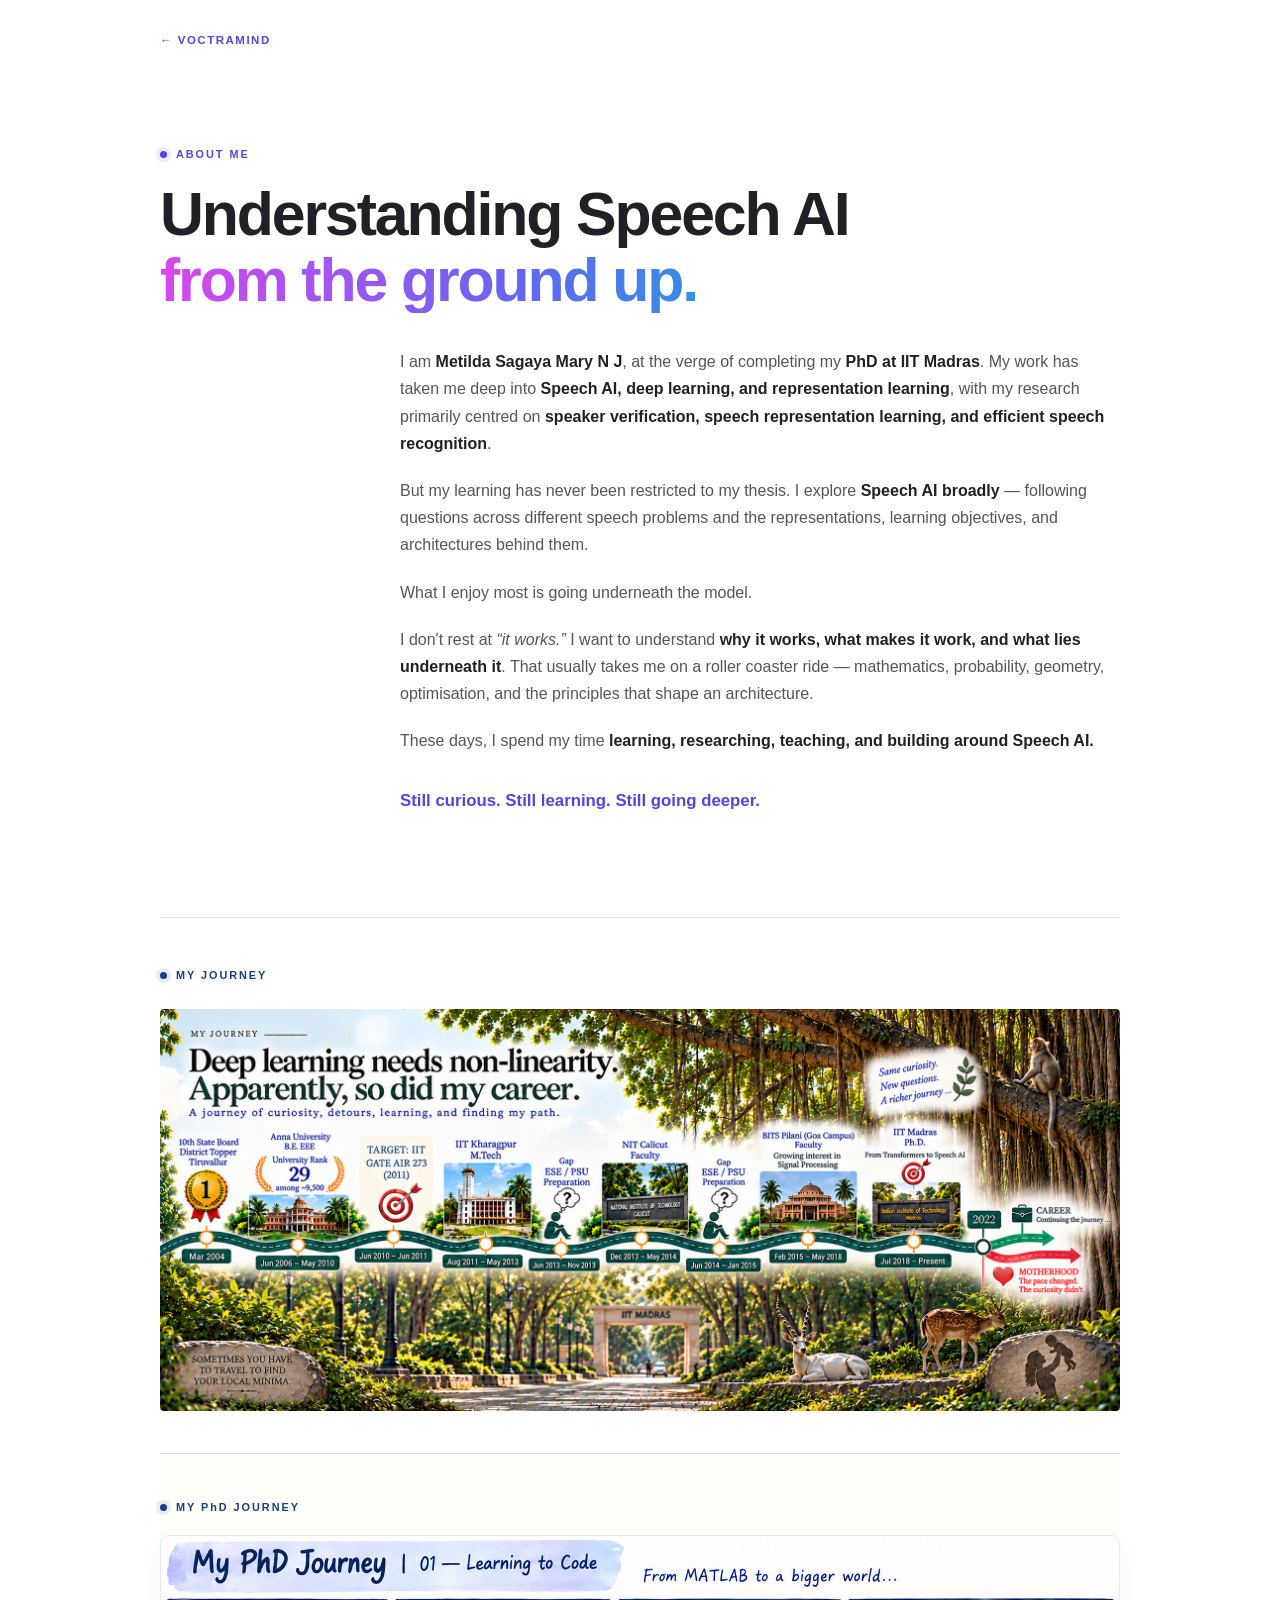
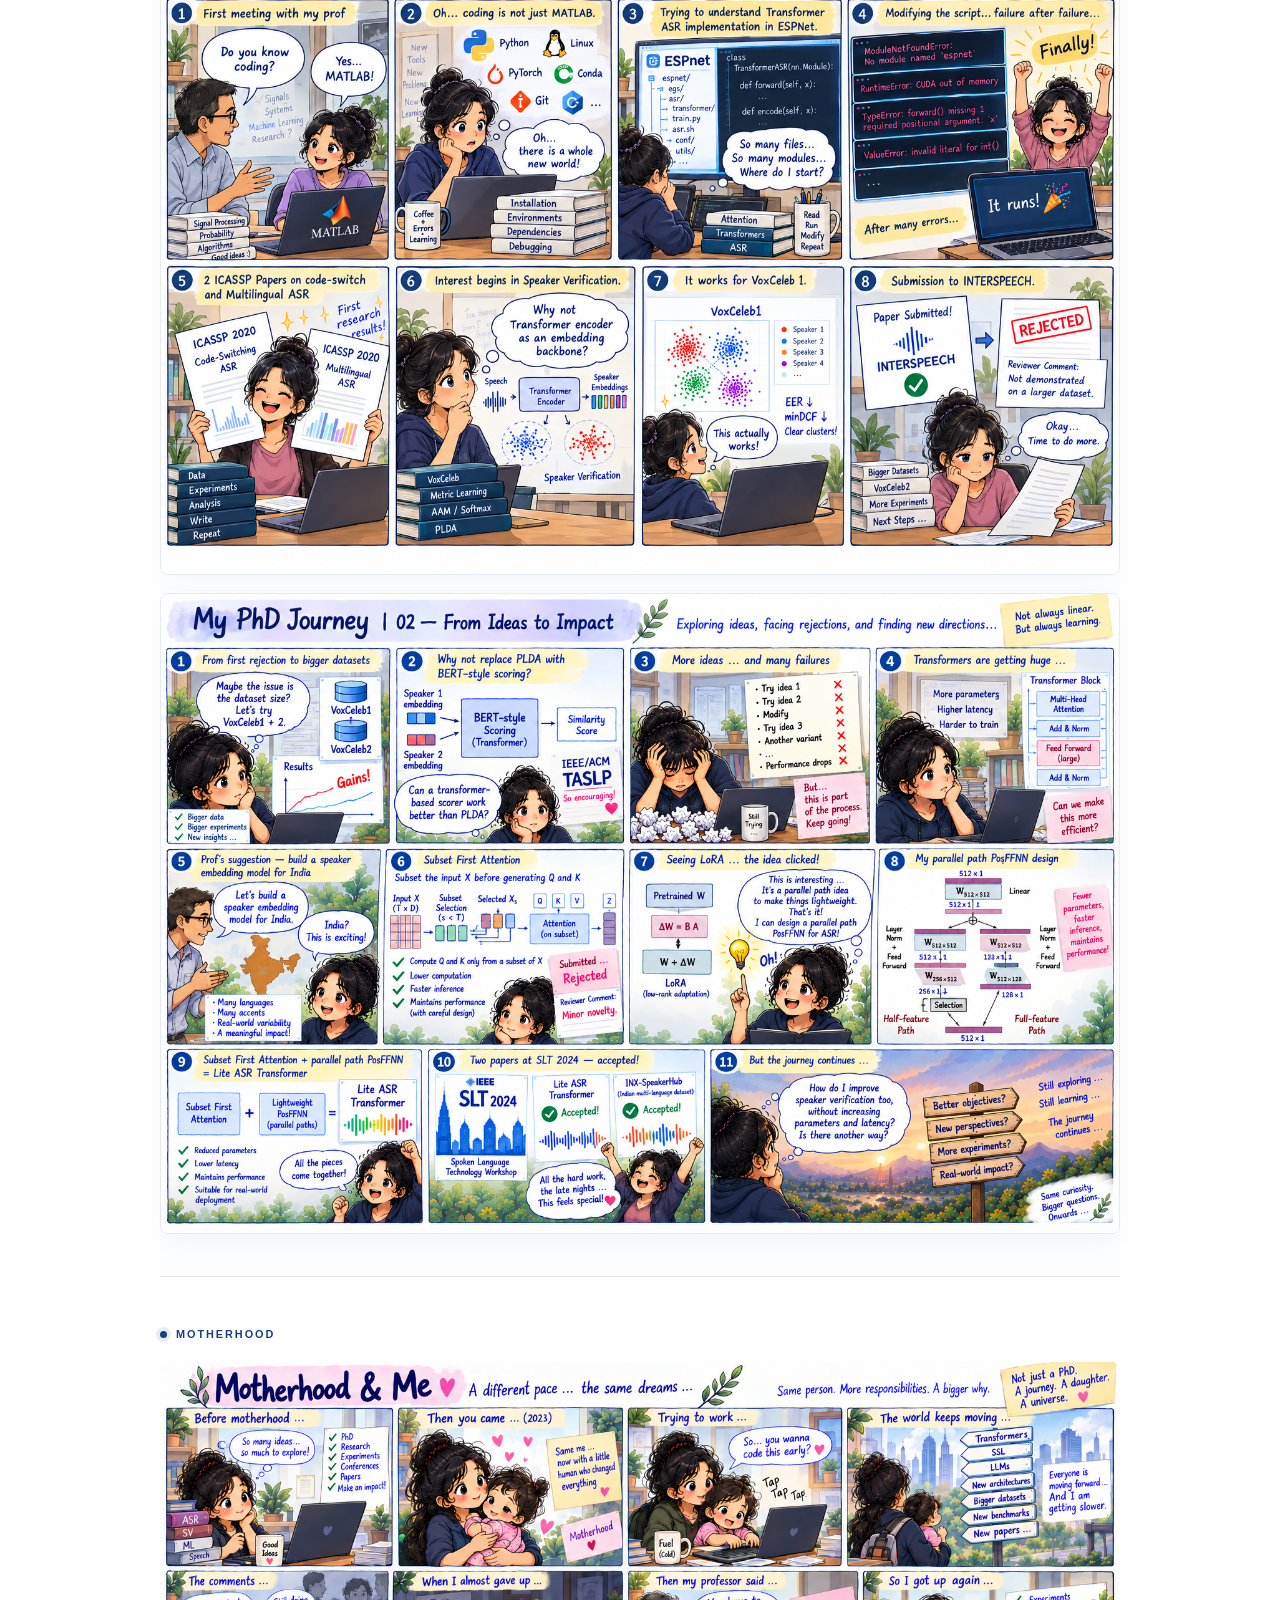
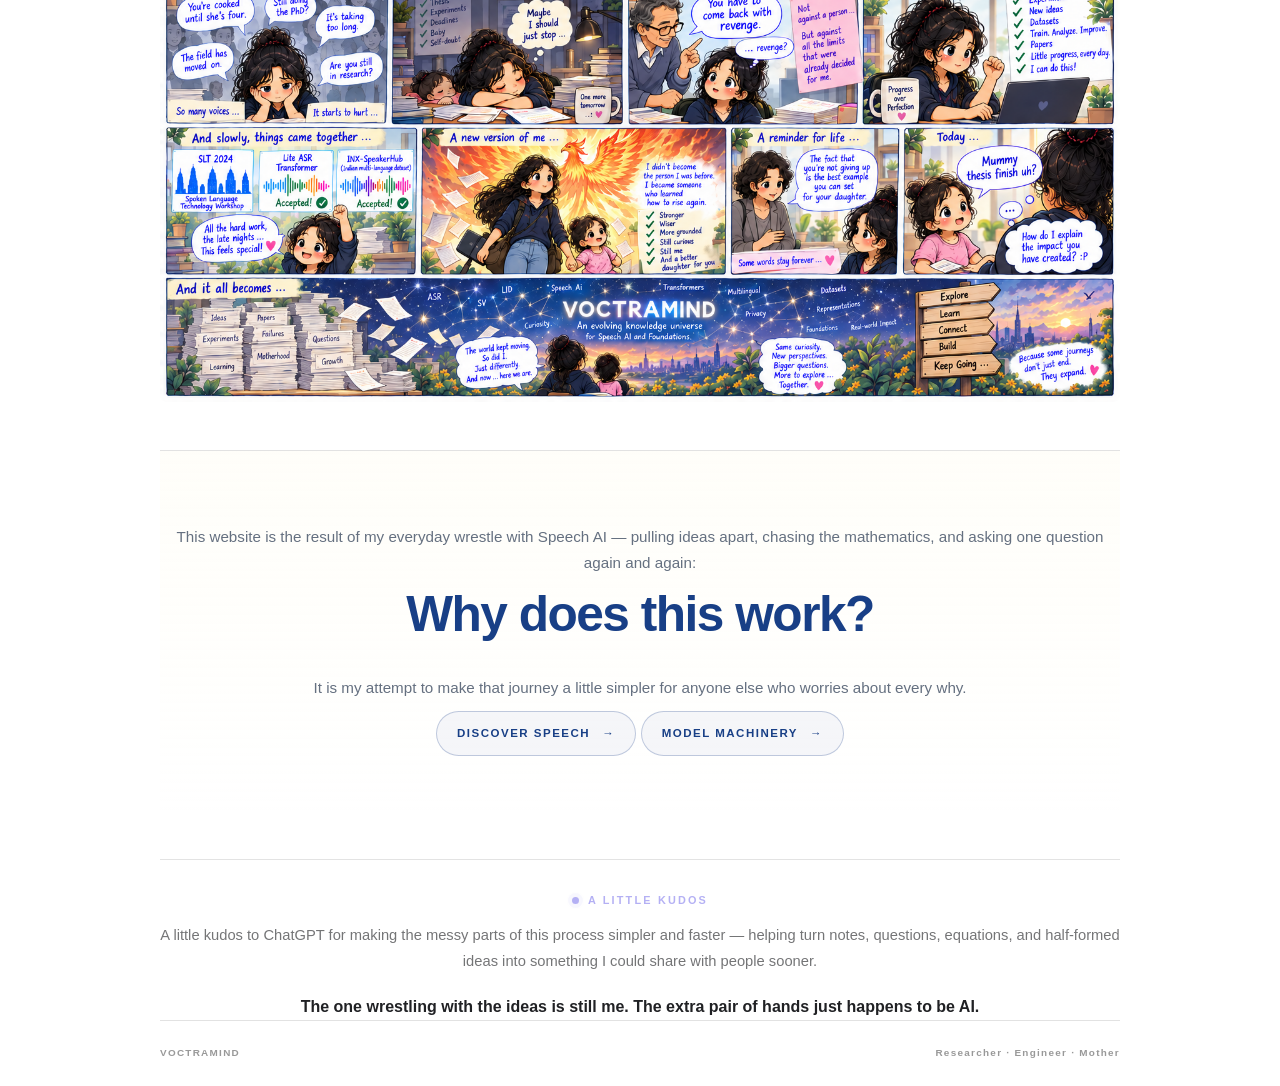
==== commit 7fde3e5a: "name" ====
--- a/about.html
+++ b/about.html
@@ -32,7 +32,7 @@
 
       <div class="about-intro">
         <p>
-          I am at the verge of completing my <strong>PhD at IIT Madras</strong>.
+          I am <strong>Metilda Sagaya Mary N J</strong>, at the verge of completing my <strong>PhD at IIT Madras</strong>.
           My work has taken me deep into <strong>Speech AI, deep learning,
           and representation learning</strong>, with my research primarily
           centred on <strong>speaker verification, speech representation
